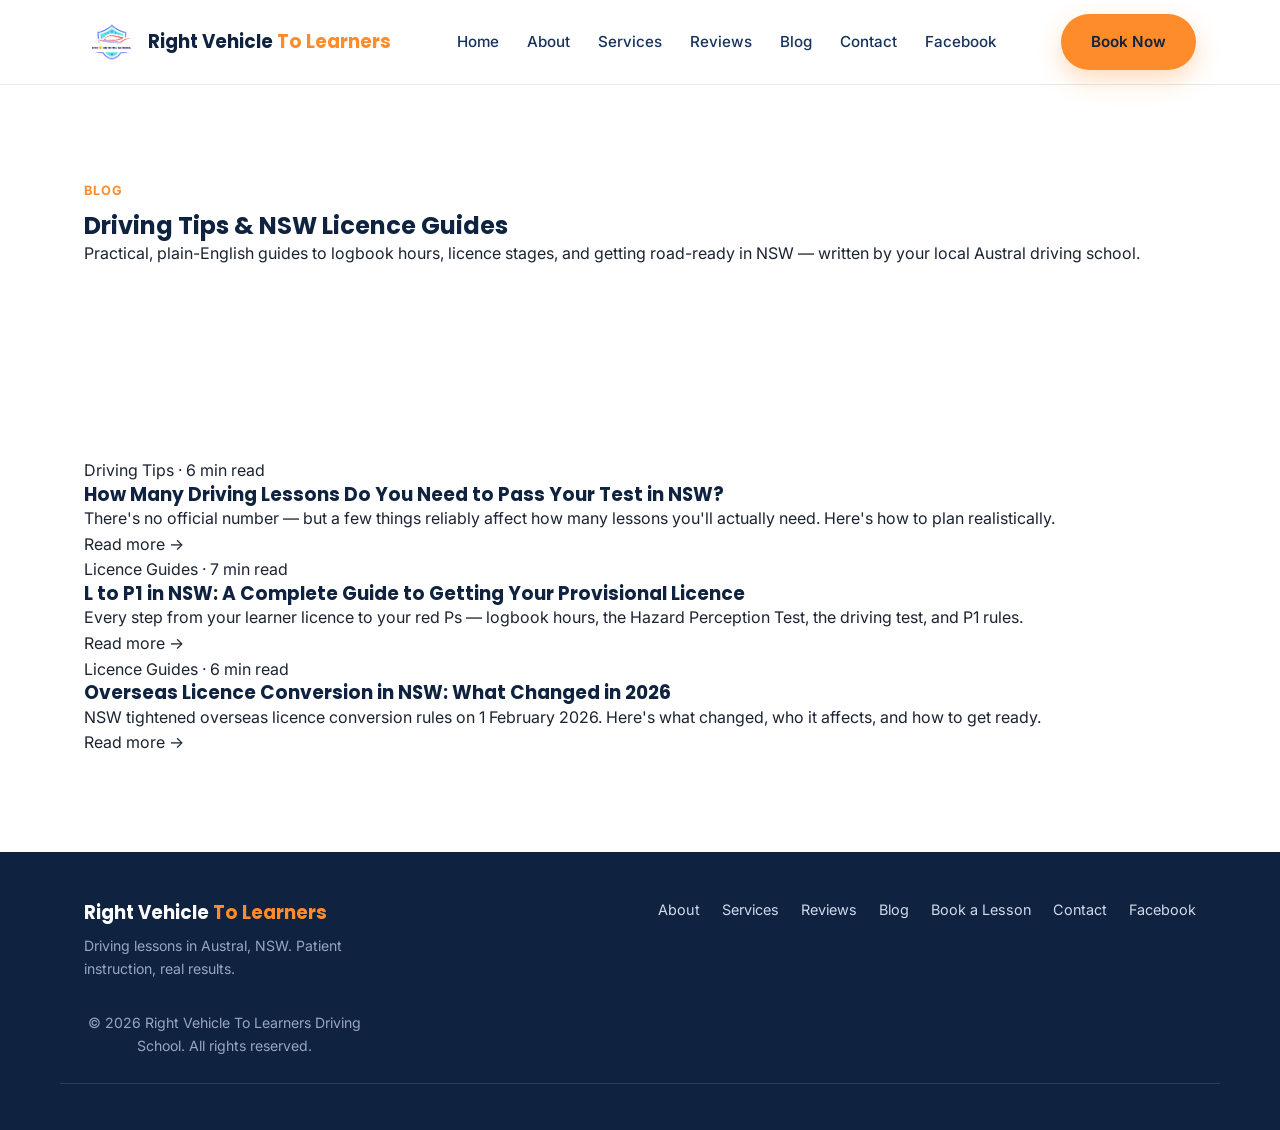
==== blog/index.html @ 373ae2ef "Create index.html" ====
<!DOCTYPE html>
<html lang="en">
<head>
<meta charset="UTF-8">
<title>Driving Tips &amp; NSW Licence Guides | Right Vehicle To Learners</title>
<meta name="description" content="Practical guides on NSW driving lessons, logbook hours, P-plates, and overseas licence conversion from Right Vehicle To Learners driving school in Austral, NSW.">
<link rel="canonical" href="https://rv2learners.au/blog/">
<meta name="viewport" content="width=device-width, initial-scale=1.0">
<link rel="icon" type="image/png" sizes="32x32" href="../img/favicon-32.png">
<link rel="icon" type="image/png" sizes="16x16" href="../img/favicon-16.png">
<link rel="apple-touch-icon" sizes="180x180" href="../img/apple-touch-icon.png">
<meta property="og:title" content="Driving Tips &amp; NSW Licence Guides | Right Vehicle To Learners">
<meta property="og:description" content="Practical guides on NSW driving lessons, logbook hours, P-plates, and overseas licence conversion.">
<meta property="og:type" content="website">
<meta property="og:url" content="https://rv2learners.au/blog/">
<meta property="og:image" content="https://rv2learners.au/og-image.jpg">
<link rel="preconnect" href="https://fonts.googleapis.com">
<link href="https://fonts.googleapis.com/css2?family=Poppins:wght@400;500;600;700;800&family=Inter:wght@400;500;600&display=swap" rel="stylesheet">
<link rel="stylesheet" href="../css/styles.css">
</head>
<body>

<header class="site-header" id="header">
  <div class="container header-inner">
    <a href="../index.html#home" class="logo">
      <img src="../img/logo.png" alt="RV2 Learners Driving School logo" class="logo-icon">
      <span class="logo-text">Right Vehicle <span>To Learners</span></span>
    </a>
    <nav class="nav" id="nav">
      <a href="../index.html#home">Home</a>
      <a href="../index.html#about">About</a>
      <a href="../index.html#services">Services</a>
      <a href="../index.html#testimonials">Reviews</a>
      <a href="index.html">Blog</a>
      <a href="../index.html#contact">Contact</a>
      <a href="https://www.facebook.com/117776617984145" target="_blank" rel="noopener">Facebook</a>
    </nav>
    <a href="../index.html#booking" class="btn btn-primary nav-cta">Book Now</a>
    <button class="nav-toggle" id="navToggle" aria-label="Toggle menu">
      <span></span><span></span><span></span>
    </button>
  </div>
</header>

<section class="blog-hero">
  <div class="container">
    <p class="section-eyebrow">Blog</p>
    <h1>Driving Tips &amp; NSW Licence Guides</h1>
    <p>Practical, plain-English guides to logbook hours, licence stages, and getting road-ready in NSW &mdash; written by your local Austral driving school.</p>
  </div>
</section>

<section class="blog-listing">
  <div class="container">
    <div class="blog-grid">

      <div class="blog-card">
        <p class="blog-card-meta">Driving Tips &middot; 6 min read</p>
        <h3>How Many Driving Lessons Do You Need to Pass Your Test in NSW?</h3>
        <p>There's no official number &mdash; but a few things reliably affect how many lessons you'll actually need. Here's how to plan realistically.</p>
        <a class="blog-read-more" href="how-many-driving-lessons-to-pass-test-nsw.html">Read more &rarr;</a>
      </div>

      <div class="blog-card">
        <p class="blog-card-meta">Licence Guides &middot; 7 min read</p>
        <h3>L to P1 in NSW: A Complete Guide to Getting Your Provisional Licence</h3>
        <p>Every step from your learner licence to your red Ps &mdash; logbook hours, the Hazard Perception Test, the driving test, and P1 rules.</p>
        <a class="blog-read-more" href="l-to-p1-licence-guide-nsw.html">Read more &rarr;</a>
      </div>

      <div class="blog-card">
        <p class="blog-card-meta">Licence Guides &middot; 6 min read</p>
        <h3>Overseas Licence Conversion in NSW: What Changed in 2026</h3>
        <p>NSW tightened overseas licence conversion rules on 1 February 2026. Here's what changed, who it affects, and how to get ready.</p>
        <a class="blog-read-more" href="overseas-licence-conversion-nsw-2026.html">Read more &rarr;</a>
      </div>

    </div>
  </div>
</section>

<footer class="site-footer" data-page="contact">
  <div class="container footer-inner">
    <div>
      <span class="logo-text light">Right Vehicle <span>To Learners</span></span>
      <p>Driving lessons in Austral, NSW. Patient instruction, real results.</p>
    </div>
    <nav class="footer-nav">
      <a href="../index.html#about">About</a>
      <a href="../index.html#services">Services</a>
      <a href="../index.html#testimonials">Reviews</a>
      <a href="index.html">Blog</a>
      <a href="../index.html#booking">Book a Lesson</a>
      <a href="../index.html#contact">Contact</a>
      <a href="https://www.facebook.com/117776617984145" target="_blank" rel="noopener">Facebook</a>
    </nav>
    <p class="footer-copy">&copy; <span id="year"></span> Right Vehicle To Learners Driving School. All rights reserved.</p>
  </div>
</footer>
<script src="../js/script.js"></script>
</body>
</html>
---- css/styles.css ----
:root {
  --navy: #0f2340;
  --navy-light: #17335c;
  --blue: #1d5fd6;
  --blue-light: #eaf1fd;
  --orange: #ff8c2b;
  --orange-dark: #e8721a;
  --ink: #1c2331;
  --gray: #5b6472;
  --gray-light: #8a93a3;
  --bg-soft: #f6f8fb;
  --border: #e4e9f1;
  --white: #ffffff;
  --radius: 14px;
  --shadow: 0 10px 30px rgba(15, 35, 64, 0.08);
  --font-head: 'Poppins', sans-serif;
  --font-body: 'Inter', sans-serif;
}

* { box-sizing: border-box; margin: 0; padding: 0; }

html { scroll-behavior: smooth; }

body {
  font-family: var(--font-body);
  color: var(--ink);
  line-height: 1.6;
  background: var(--white);
}

img { max-width: 100%; display: block; }

a { color: inherit; text-decoration: none; }

ul { list-style: none; }

h1, h2, h3 { font-family: var(--font-head); color: var(--navy); line-height: 1.2; }

.container {
  width: 100%;
  max-width: 1160px;
  margin: 0 auto;
  padding: 0 24px;
}

/* Buttons */
.btn {
  display: inline-flex;
  align-items: center;
  justify-content: center;
  gap: 8px;
  padding: 14px 28px;
  border-radius: 999px;
  font-weight: 600;
  font-size: 0.95rem;
  border: 2px solid transparent;
  cursor: pointer;
  transition: transform 0.15s ease, box-shadow 0.15s ease, background 0.15s ease, color 0.15s ease;
  white-space: nowrap;
}
.btn-primary {
  background: var(--orange);
  color: var(--navy);
  box-shadow: 0 8px 20px rgba(255, 140, 43, 0.35);
}
.btn-primary:hover { background: var(--orange-dark); transform: translateY(-1px); }
.btn-outline {
  background: transparent;
  border-color: var(--navy);
  color: var(--navy);
}
.btn-outline:hover { background: var(--navy); color: var(--white); }
.btn-block { width: 100%; }

/* Header */
.site-header {
  position: sticky;
  top: 0;
  z-index: 100;
  background: rgba(255, 255, 255, 0.92);
  backdrop-filter: saturate(180%) blur(10px);
  border-bottom: 1px solid var(--border);
}
.header-inner {
  display: flex;
  align-items: center;
  justify-content: space-between;
  padding: 14px 24px;
  gap: 16px;
}
.logo { display: flex; align-items: center; gap: 8px; }
.logo-icon {
  height: 56px;
  width: 56px;
  object-fit: contain;
  border-radius: 8px;
  display: block;
}
.logo-text {
  font-family: var(--font-head);
  font-weight: 700;
  font-size: 1.15rem;
  color: var(--navy);
}
.logo-text span { color: var(--orange); }
.logo-text.light { color: var(--white); }
.logo-text.light span { color: var(--orange); }

.nav {
  display: flex;
  gap: 28px;
  flex: 1;
  justify-content: center;
}
.nav a {
  font-weight: 500;
  font-size: 0.95rem;
  color: var(--navy-light);
  position: relative;
}
.nav a:hover { color: var(--orange); }

.nav-toggle {
  display: none;
  flex-direction: column;
  justify-content: center;
  gap: 5px;
  width: 32px;
  height: 32px;
  background: none;
  border: none;
  cursor: pointer;
}
.nav-toggle span {
  height: 2px;
  background: var(--navy);
  border-radius: 2px;
}

/* Hero */
.hero {
  background: linear-gradient(135deg, var(--navy) 0%, var(--navy-light) 60%, #1a3f75 100%);
  color: var(--white);
  padding: 72px 0 90px;
  position: relative;
  overflow: hidden;
}
.hero-inner {
  display: grid;
  grid-template-columns: 1.15fr 0.85fr;
  gap: 48px;
  align-items: center;
}
.eyebrow {
  color: var(--orange);
  font-weight: 600;
  letter-spacing: 0.06em;
  text-transform: uppercase;
  font-size: 0.8rem;
  margin-bottom: 14px;
}
.hero h1 {
  color: var(--white);
  font-size: 2.75rem;
  font-weight: 800;
  margin-bottom: 18px;
}
.hero-sub {
  color: #cfd9ec;
  font-size: 1.05rem;
  max-width: 520px;
  margin-bottom: 24px;
}
.hero-rating {
  display: flex;
  align-items: center;
  gap: 10px;
  margin-bottom: 30px;
  color: #e8edf7;
  font-size: 0.95rem;
}
.stars { color: #ffc94b; letter-spacing: 2px; }
.hero-actions { display: flex; gap: 14px; flex-wrap: wrap; }
.hero-actions .btn-outline { border-color: rgba(255,255,255,0.5); color: var(--white); }
.hero-actions .btn-outline:hover { background: var(--white); color: var(--navy); }

.hero-card {
  background: var(--white);
  border-radius: var(--radius);
  padding: 28px;
  box-shadow: 0 20px 50px rgba(0,0,0,0.25);
  display: flex;
  flex-direction: column;
  gap: 22px;
}
.hero-card-row {
  display: flex;
  gap: 14px;
  align-items: flex-start;
}
.hero-card-icon {
  width: 42px;
  height: 42px;
  flex-shrink: 0;
  background: var(--blue-light);
  border-radius: 10px;
  display: flex;
  align-items: center;
  justify-content: center;
  font-size: 1.2rem;
}
.hero-card-row strong { color: var(--navy); font-size: 0.98rem; }
.hero-card-row p { color: var(--gray); font-size: 0.9rem; }

/* Trust strip */
.trust-strip { background: var(--blue-light); padding: 26px 0; }
.trust-strip-inner {
  display: flex;
  justify-content: space-around;
  flex-wrap: wrap;
  gap: 20px;
  text-align: center;
}
.trust-item { display: flex; flex-direction: column; gap: 2px; }
.trust-item strong { color: var(--navy); font-size: 1.3rem; font-family: var(--font-head); }
.trust-item span { color: var(--gray); font-size: 0.85rem; }

/* Section generic */
section { padding: 84px 0; }
.section-eyebrow {
  color: var(--orange);
  font-weight: 700;
  letter-spacing: 0.06em;
  text-transform: uppercase;
  font-size: 0.8rem;
  margin-bottom: 10px;
}
.section-eyebrow.center { text-align: center; }
h2 { font-size: 2rem; font-weight: 700; margin-bottom: 16px; }
h2.center { text-align: center; }
.section-sub { color: var(--gray); margin-bottom: 46px; }
.section-sub.center { text-align: center; }

/* About */
.about-inner {
  display: grid;
  grid-template-columns: 0.8fr 1.2fr;
  gap: 56px;
  align-items: center;
}
.about-media-block {
  aspect-ratio: 4/5;
  background: linear-gradient(160deg, var(--blue-light), #dbe7fb);
  border-radius: var(--radius);
  display: flex;
  align-items: center;
  justify-content: center;
  font-size: 5rem;
  padding: 24px;
}
.about-media-logo {
  max-width: 88%;
  height: auto;
  border-radius: 16px;
  filter: drop-shadow(0 12px 28px rgba(15, 35, 64, 0.18));
}
.about-media-block.photo {
  padding: 0;
  overflow: hidden;
  box-shadow: var(--shadow);
}
.about-media-photo {
  width: 100%;
  height: 100%;
  object-fit: cover;
  display: block;
}
.about-content p { color: var(--gray); margin-bottom: 16px; }
.about-list { margin-top: 20px; display: flex; flex-direction: column; gap: 10px; }
.about-list li {
  padding-left: 28px;
  position: relative;
  color: var(--ink);
  font-weight: 500;
  font-size: 0.95rem;
}
.about-list li::before {
  content: "✓";
  position: absolute;
  left: 0;
  color: var(--orange);
  font-weight: 700;
}

/* Instructor */
.instructor { background: var(--bg-soft); }
.instructor-inner {
    display: grid;
    grid-template-columns: 0.7fr 1.3fr;
    gap: 56px;
    align-items: center;
}
.instructor-media-block {
    aspect-ratio: 1/1;
    border-radius: var(--radius);
    overflow: hidden;
    box-shadow: var(--shadow);
    max-width: 320px;
    margin: 0 auto;
}
.instructor-photo { width: 100%; height: 100%; object-fit: cover; display: block; }
.instructor-content p { color: var(--gray); margin-bottom: 16px; }

/* Services */
.services { background: var(--bg-soft); }
.services-grid {
  display: grid;
  grid-template-columns: repeat(3, 1fr);
  gap: 24px;
  margin-top: 20px;
}
.service-card {
  background: var(--white);
  border: 1px solid var(--border);
  border-radius: var(--radius);
  padding: 30px 26px;
  transition: transform 0.15s ease, box-shadow 0.15s ease;
}
.service-card:hover { transform: translateY(-4px); box-shadow: var(--shadow); }
.service-icon {
  width: 48px;
  height: 48px;
  background: var(--blue-light);
  border-radius: 10px;
  display: flex;
  align-items: center;
  justify-content: center;
  font-size: 1.3rem;
  margin-bottom: 14px;
}
.service-card h3 { font-size: 1.1rem; margin-bottom: 8px; }
.service-card p { color: var(--gray); font-size: 0.92rem; }

.service-card { cursor: pointer; }
.service-card:focus-visible { outline: 2px solid var(--blue); outline-offset: 3px; }
.service-more {
  display: inline-flex;
  align-items: center;
  gap: 4px;
  color: var(--blue);
  font-weight: 600;
  font-size: 0.85rem;
  margin-top: 12px;
}
.service-chevron { display: inline-block; transition: transform 0.2s ease; }
.service-card.open .service-chevron { transform: rotate(180deg); }
.service-detail {
  max-height: 0;
  overflow: hidden;
  transition: max-height 0.3s ease, margin-top 0.3s ease, padding-top 0.3s ease;
  margin-top: 0;
}
.service-card.open .service-detail {
  max-height: 420px;
  margin-top: 14px;
  padding-top: 14px;
  border-top: 1px solid var(--border);
}
.service-detail p { font-size: 0.88rem; color: var(--gray); margin-bottom: 8px; }
.service-detail p:last-child { margin-bottom: 0; }
.service-detail strong { color: var(--ink); }

/* Testimonials */
.testimonials { background: var(--white); }
.testimonial-track {
  display: grid;
  grid-auto-flow: column;
  grid-auto-columns: minmax(300px, 1fr);
  gap: 22px;
  overflow-x: auto;
  scroll-snap-type: x mandatory;
  padding-bottom: 12px;
  scrollbar-width: thin;
}
.testimonial-track::-webkit-scrollbar { height: 6px; }
.testimonial-track::-webkit-scrollbar-thumb { background: var(--border); border-radius: 4px; }
.testimonial-card {
  scroll-snap-align: start;
  background: var(--bg-soft);
  border: 1px solid var(--border);
  border-radius: var(--radius);
  padding: 26px;
  display: flex;
  flex-direction: column;
  gap: 14px;
}
.testimonial-card .stars { color: #ffb020; font-size: 0.9rem; }
.testimonial-card p { color: var(--ink); font-size: 0.95rem; flex: 1; }
.testimonial-author strong { display: block; font-size: 0.92rem; color: var(--navy); }
.testimonial-author span { font-size: 0.8rem; color: var(--gray-light); }

.testimonial-controls {
  display: flex;
  justify-content: center;
  gap: 12px;
  margin-top: 20px;
}
.testimonial-controls button {
  width: 40px;
  height: 40px;
  border-radius: 50%;
  border: 1px solid var(--border);
  background: var(--white);
  cursor: pointer;
  font-size: 1rem;
  color: var(--navy);
  transition: background 0.15s ease;
}
.testimonial-controls button:hover { background: var(--blue-light); }

.testimonials-cta { text-align: center; margin-top: 28px; }
.testimonials-cta a { color: var(--blue); font-weight: 600; font-size: 0.95rem; }
.testimonials-cta a:hover { text-decoration: underline; }

/* Booking */
.booking { background: var(--navy); color: var(--white); }
.booking .section-eyebrow { color: var(--orange); }
.booking h2 { color: var(--white); }
.booking-inner {
  display: grid;
  grid-template-columns: 0.85fr 1.15fr;
  gap: 56px;
  align-items: start;
}
.booking-intro p { color: #cfd9ec; margin-bottom: 22px; }
.booking-points { display: flex; flex-direction: column; gap: 10px; margin-bottom: 30px; }
.booking-points li { color: #e3e9f5; font-size: 0.95rem; }
.booking-contact-alt { padding-top: 14px; border-top: 1px solid rgba(255,255,255,0.15); }
.booking-contact-alt p { margin-bottom: 12px; color: #cfd9ec; }
.booking-contact-alt .btn-outline { border-color: rgba(255,255,255,0.5); color: var(--white); }
.booking-contact-alt .btn-outline:hover { background: var(--white); color: var(--navy); }

.booking-form {
  background: var(--white);
  border-radius: var(--radius);
  padding: 34px;
  display: flex;
  flex-direction: column;
  gap: 18px;
  box-shadow: 0 20px 50px rgba(0,0,0,0.25);
}
.form-row { display: flex; flex-direction: column; gap: 6px; }
.form-row-split { display: grid; grid-template-columns: 1fr 1fr; gap: 16px; }
.form-row-split > div { display: flex; flex-direction: column; gap: 6px; }
.form-row label { font-size: 0.85rem; font-weight: 600; color: var(--navy); }
.form-row input, .form-row select, .form-row textarea {
  padding: 12px 14px;
  border: 1px solid var(--border);
  border-radius: 8px;
  font-family: var(--font-body);
  font-size: 0.95rem;
  color: var(--ink);
  background: var(--bg-soft);
}
.form-row input:focus, .form-row select:focus, .form-row textarea:focus {
  outline: 2px solid var(--blue);
  outline-offset: 1px;
  background: var(--white);
}

.form-row select:disabled {
  color: var(--gray-light);
  cursor: not-allowed;
}

.form-row-checkbox { flex-direction: row; align-items: center; }
.checkbox-label {
  display: flex;
  align-items: center;
  gap: 10px;
  font-size: 0.9rem;
  font-weight: 500;
  color: var(--ink);
  cursor: pointer;
}
.checkbox-label input[type="checkbox"] {
  width: 18px;
  height: 18px;
  accent-color: var(--orange);
  cursor: pointer;
}
.repeat-hint { font-size: 0.8rem; color: var(--gray-light); margin-top: 2px; }

.form-fineprint { font-size: 0.78rem; color: var(--gray-light); text-align: center; }
.form-status {
  display: none;
  padding: 12px 14px;
  border-radius: 8px;
  font-size: 0.9rem;
  font-weight: 500;
}
.form-status.success { display: block; background: #e6f7ee; color: #157347; }
.form-status.error { display: block; background: #fdecec; color: #b3261e; }
.form-status.loading { display: block; background: var(--blue-light); color: var(--navy); }

/* Contact */
.contact-inner {
  display: grid;
  grid-template-columns: 0.8fr 1.2fr;
  gap: 56px;
  align-items: stretch;
}
.contact-detail {
  display: flex;
  gap: 14px;
  align-items: flex-start;
  margin-bottom: 18px;
}
.contact-detail span { font-size: 1.1rem; }
.contact-detail p { color: var(--gray); }
.contact-detail a { color: var(--blue); font-weight: 600; }
.contact-map {
  min-height: 340px;
  border-radius: var(--radius);
  overflow: hidden;
  box-shadow: var(--shadow);
}

/* Footer */
.site-footer { background: var(--navy); color: #cfd9ec; padding: 46px 0 26px; }
.footer-inner {
  display: flex;
  justify-content: space-between;
  flex-wrap: wrap;
  gap: 24px;
  align-items: flex-start;
  border-bottom: 1px solid rgba(255,255,255,0.12);
  padding-bottom: 26px;
  margin-bottom: 20px;
}
.footer-inner p { color: #97a5c2; font-size: 0.88rem; margin-top: 8px; max-width: 280px; }
.footer-nav { display: flex; gap: 22px; flex-wrap: wrap; }
.footer-nav a { color: #cfd9ec; font-size: 0.9rem; }
.footer-nav a:hover { color: var(--orange); }
.footer-copy { text-align: center; font-size: 0.8rem; color: #7d8cad; }

/* Responsive */
@media (max-width: 960px) {
      .hero-inner, .about-inner, .instructor-inner, .booking-inner, .contact-inner { grid-template-columns: 1fr; }
  .about-media { order: 2; }
  .services-grid { grid-template-columns: repeat(2, 1fr); }
  .hero h1 { font-size: 2.2rem; }
}

@media (max-width: 720px) {
  .nav { display: none; }
  .nav-toggle { display: flex; }
  .nav-cta { padding: 10px 16px; font-size: 0.85rem; }
  .header-inner { gap: 10px; padding: 12px 16px; }
  .logo-text { font-size: 0.92rem; }
  .logo-icon { height: 42px; width: 42px; }
  .services-grid { grid-template-columns: 1fr; }
  .form-row-split { grid-template-columns: 1fr; }
  .trust-strip-inner { justify-content: space-between; }
  .hero { padding: 48px 0 64px; }
  section { padding: 56px 0; }

  .site-header.nav-open .nav {
    display: flex;
    flex-direction: column;
    position: absolute;
    top: 100%;
    left: 0;
    right: 0;
    background: var(--white);
    padding: 20px 24px;
    border-bottom: 1px solid var(--border);
    gap: 16px;
  }
}



/* HERO SUBURBS */
.hero-suburbs {
  font-size: 0.85rem;
  color: #cfd9ec;
  margin-top: -8px;
  margin-bottom: 20px;
}

/* PASS GALLERY */
.pass-gallery {
  margin-top: 56px;
  text-align: center;
}
.pass-gallery-grid {
  display: grid;
  grid-template-columns: repeat(2, 1fr);
  gap: 20px;
  max-width: 480px;
  margin: 20px auto 0;
}
.pass-photo {
  border-radius: var(--radius);
  overflow: hidden;
  box-shadow: var(--shadow);
  aspect-ratio: 4 / 5;
  margin: 0;
}
.pass-photo img {
  width: 100%;
  height: 100%;
  object-fit: cover;
  display: block;
}

/* LIVE REVIEWS WIDGET */
.live-reviews {
  margin-top: 56px;
  text-align: center;
}
.live-reviews > div[class*="elfsight-app-"] {
  max-width: 900px;
  margin: 20px auto 0;
}

/* STICKY MOBILE CTA BAR */
.sticky-cta {
  display: none;
}
@media (max-width: 720px) {
  .sticky-cta {
    display: flex;
    position: fixed;
    bottom: 0;
    left: 0;
    right: 0;
    z-index: 999;
    box-shadow: 0 -4px 16px rgba(15,35,64,0.15);
  }
  .sticky-cta-btn {
    flex: 1;
    text-align: center;
    padding: 14px 10px;
    font-weight: 700;
    font-size: 0.95rem;
    text-decoration: none;
  }
  .sticky-cta-call {
    background: var(--navy);
    color: #fff;
  }
  .sticky-cta-book {
    background: var(--orange);
    color: #fff;
  }
  body {
    padding-bottom: 56px;
  }
}


/* ============ DESIGN POLISH PASS ============ */
:root {
  --shadow-sm: 0 4px 14px rgba(15,35,64,0.08);
  --shadow-md: 0 12px 32px rgba(15,35,64,0.12);
  --shadow-lg: 0 24px 60px rgba(15,35,64,0.18);
  --shadow-card-hover: 0 16px 40px rgba(15,35,64,0.14);
}
.hero h1 { font-size: 3rem; letter-spacing: -0.02em; line-height: 1.08; }
h2 { letter-spacing: -0.01em; }
.eyebrow, .section-eyebrow { letter-spacing: 0.08em; }
.section-sub { font-size: 1.02rem; line-height: 1.65; }
.hero {
  background-image:
    radial-gradient(circle at 15% 20%, rgba(255,255,255,0.06) 0, transparent 45%),
    radial-gradient(circle at 85% 75%, rgba(255,140,43,0.10) 0, transparent 50%),
    linear-gradient(135deg, var(--navy) 0%, var(--navy-light) 60%, #1a3f75 100%);
}
.hero-inner > * { animation: rv2FadeUp 0.7s ease both; }
.hero-inner > *:nth-child(2) { animation-delay: 0.08s; }
@keyframes rv2FadeUp { from { opacity: 0; transform: translateY(14px); } to { opacity: 1; transform: translateY(0); } }
.hero-card { box-shadow: var(--shadow-lg); border: 1px solid rgba(255,255,255,0.6); }
.trust-strip { background: transparent; padding: 0; margin-top: -34px; position: relative; z-index: 5; }
.trust-strip-inner { background: var(--white); border-radius: var(--radius); box-shadow: var(--shadow-lg); padding: 28px 36px; margin: 0 auto; max-width: 1112px; }
.instructor { padding-top: 118px; }
.btn-primary { box-shadow: 0 10px 24px rgba(255,140,43,0.30); }
.btn-primary:hover { box-shadow: 0 14px 30px rgba(255,140,43,0.4); transform: translateY(-2px); }
.btn-outline:hover { box-shadow: var(--shadow-sm); }
.service-card { box-shadow: var(--shadow-sm); }
.service-card:hover { box-shadow: var(--shadow-card-hover); transform: translateY(-6px); }
.pass-photo { transition: transform 0.25s ease, box-shadow 0.25s ease; }
.pass-photo:hover { transform: translateY(-4px); box-shadow: var(--shadow-card-hover); }
.hero-card-icon, .service-icon { background: linear-gradient(150deg, var(--blue-light), #dbe7fb); }
.booking-form, .hero-card { box-shadow: var(--shadow-lg); }
.about-media-block.photo, .instructor-media-block { box-shadow: var(--shadow-md); }
section { padding: 96px 0; }
.booking, .services { padding: 100px 0; }
@media (max-width: 720px) {
  .trust-strip { margin-top: -20px; }
  .trust-strip-inner { padding: 20px; margin: 0 16px; }
  .instructor { padding-top: 76px; }
  .hero h1 { font-size: 2.1rem; }
}

/* CURATOR.IO RECENT PASSES FEED */
#curator-feed-rv2 {
  max-width: 900px;
  margin: 20px auto 0;
}

/* PRICING */
.pricing-grid {
  display: grid;
  grid-template-columns: repeat(3, 1fr);
  gap: 24px;
  margin-top: 20px;
}
.pricing-card {
  background: var(--white);
  border: 1px solid var(--border);
  border-radius: var(--radius);
  padding: 28px 24px;
  text-align: center;
  box-shadow: var(--shadow-sm, 0 4px 14px rgba(15,35,64,0.08));
  transition: transform 0.15s ease, box-shadow 0.15s ease;
}
.pricing-card:hover {
  transform: translateY(-4px);
  box-shadow: var(--shadow-card-hover, 0 16px 40px rgba(15,35,64,0.14));
}
.pricing-card h3 { font-size: 1.05rem; margin-bottom: 10px; }
.pricing-amount {
  font-family: var(--font-head);
  font-size: 2rem;
  font-weight: 800;
  color: var(--orange);
  margin-bottom: 8px;
}
.pricing-amount span {
  font-size: 0.95rem;
  font-weight: 500;
  color: var(--gray);
}
.pricing-desc { color: var(--gray); font-size: 0.88rem; }

.pricing-featured {
  margin-top: 32px;
  background: linear-gradient(135deg, var(--navy) 0%, var(--navy-light) 100%);
  border-radius: var(--radius);
  padding: 36px 40px;
  display: flex;
  justify-content: space-between;
  align-items: center;
  gap: 28px;
  flex-wrap: wrap;
  box-shadow: var(--shadow-lg, 0 24px 60px rgba(15,35,64,0.18));
}
.pricing-featured-text h3 { color: var(--white); margin-bottom: 8px; }
.pricing-featured-text p { color: #cfd9ec; max-width: 480px; font-size: 0.95rem; }
.pricing-featured-price { text-align: center; flex-shrink: 0; }
.pricing-featured-price .pricing-amount { color: var(--white); margin-bottom: 14px; }
.pricing-featured-price .pricing-amount span { color: #cfd9ec; }

@media (max-width: 960px) {
  .pricing-grid { grid-template-columns: repeat(2, 1fr); }
}
@media (max-width: 720px) {
  .pricing-grid { grid-template-columns: 1fr; }
  .pricing-featured { flex-direction: column; text-align: center; padding: 28px 24px; }
  .pricing-featured-text p { max-width: none; }
}

/* FAQ */
.faq-list {
  max-width: 780px;
  margin: 20px auto 0;
  display: flex;
  flex-direction: column;
  gap: 12px;
}
.faq-item {
  background: var(--bg-soft);
  border: 1px solid var(--border);
  border-radius: var(--radius);
  padding: 6px 22px;
}
.faq-item summary {
  cursor: pointer;
  padding: 16px 0;
  font-weight: 600;
  color: var(--navy);
  font-size: 0.98rem;
  list-style: none;
  display: flex;
  justify-content: space-between;
  align-items: center;
  gap: 12px;
}
.faq-item summary::-webkit-details-marker { display: none; }
.faq-item summary::after {
  content: "+";
  font-size: 1.3rem;
  color: var(--orange);
  flex-shrink: 0;
  transition: transform 0.2s ease;
}
.faq-item[open] summary::after { transform: rotate(45deg); }
.faq-item p {
  color: var(--gray);
  font-size: 0.92rem;
  padding-bottom: 18px;
  margin: 0;
}
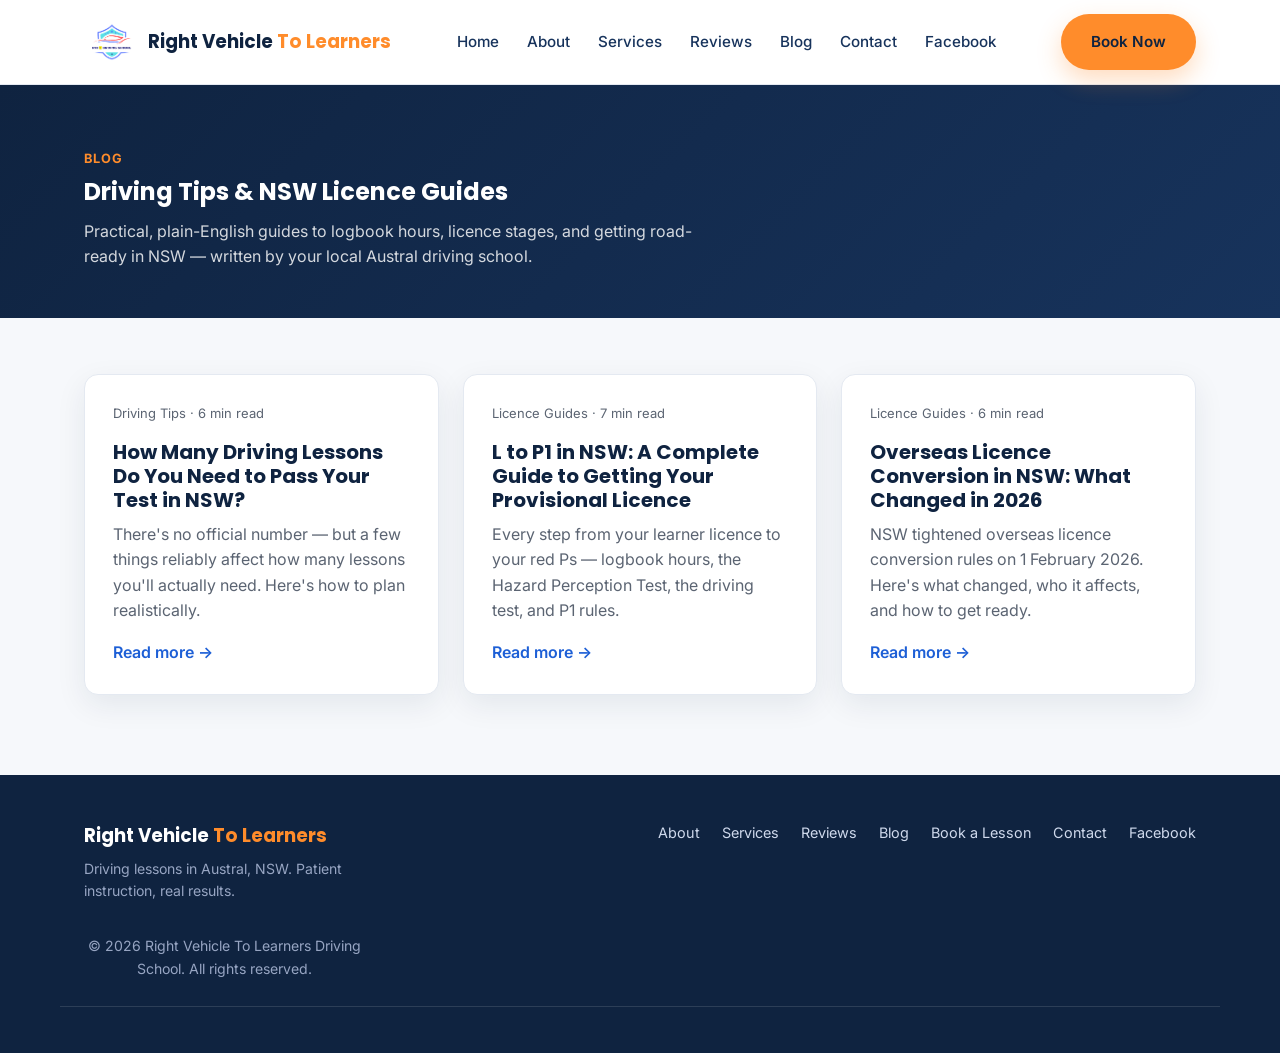
==== commit e796ce1f: "Update index.html" ====
--- a/blog/index.html
+++ b/blog/index.html
@@ -6,9 +6,9 @@
 <meta name="description" content="Practical guides on NSW driving lessons, logbook hours, P-plates, and overseas licence conversion from Right Vehicle To Learners driving school in Austral, NSW.">
 <link rel="canonical" href="https://rv2learners.au/blog/">
 <meta name="viewport" content="width=device-width, initial-scale=1.0">
-<link rel="icon" type="image/png" sizes="32x32" href="../img/favicon-32.png">
-<link rel="icon" type="image/png" sizes="16x16" href="../img/favicon-16.png">
-<link rel="apple-touch-icon" sizes="180x180" href="../img/apple-touch-icon.png">
+<link rel="icon" type="image/png" sizes="32x32" href="/img/favicon-32.png">
+<link rel="icon" type="image/png" sizes="16x16" href="/img/favicon-16.png">
+<link rel="apple-touch-icon" sizes="180x180" href="/img/apple-touch-icon.png">
 <meta property="og:title" content="Driving Tips &amp; NSW Licence Guides | Right Vehicle To Learners">
 <meta property="og:description" content="Practical guides on NSW driving lessons, logbook hours, P-plates, and overseas licence conversion.">
 <meta property="og:type" content="website">
@@ -16,26 +16,26 @@
 <meta property="og:image" content="https://rv2learners.au/og-image.jpg">
 <link rel="preconnect" href="https://fonts.googleapis.com">
 <link href="https://fonts.googleapis.com/css2?family=Poppins:wght@400;500;600;700;800&family=Inter:wght@400;500;600&display=swap" rel="stylesheet">
-<link rel="stylesheet" href="../css/styles.css">
+<link rel="stylesheet" href="/css/styles.css">
 </head>
 <body>
 
 <header class="site-header" id="header">
   <div class="container header-inner">
-    <a href="../index.html#home" class="logo">
-      <img src="../img/logo.png" alt="RV2 Learners Driving School logo" class="logo-icon">
+    <a href="/index.html#home" class="logo">
+      <img src="/img/logo.png" alt="RV2 Learners Driving School logo" class="logo-icon">
       <span class="logo-text">Right Vehicle <span>To Learners</span></span>
     </a>
     <nav class="nav" id="nav">
-      <a href="../index.html#home">Home</a>
-      <a href="../index.html#about">About</a>
-      <a href="../index.html#services">Services</a>
-      <a href="../index.html#testimonials">Reviews</a>
-      <a href="index.html">Blog</a>
-      <a href="../index.html#contact">Contact</a>
+      <a href="/index.html#home">Home</a>
+      <a href="/index.html#about">About</a>
+      <a href="/index.html#services">Services</a>
+      <a href="/index.html#testimonials">Reviews</a>
+      <a href="/blog/">Blog</a>
+      <a href="/index.html#contact">Contact</a>
       <a href="https://www.facebook.com/117776617984145" target="_blank" rel="noopener">Facebook</a>
     </nav>
-    <a href="../index.html#booking" class="btn btn-primary nav-cta">Book Now</a>
+    <a href="/index.html#booking" class="btn btn-primary nav-cta">Book Now</a>
     <button class="nav-toggle" id="navToggle" aria-label="Toggle menu">
       <span></span><span></span><span></span>
     </button>
@@ -58,21 +58,21 @@
         <p class="blog-card-meta">Driving Tips &middot; 6 min read</p>
         <h3>How Many Driving Lessons Do You Need to Pass Your Test in NSW?</h3>
         <p>There's no official number &mdash; but a few things reliably affect how many lessons you'll actually need. Here's how to plan realistically.</p>
-        <a class="blog-read-more" href="how-many-driving-lessons-to-pass-test-nsw.html">Read more &rarr;</a>
+        <a class="blog-read-more" href="/blog/how-many-driving-lessons-to-pass-test-nsw.html">Read more &rarr;</a>
       </div>
 
       <div class="blog-card">
         <p class="blog-card-meta">Licence Guides &middot; 7 min read</p>
         <h3>L to P1 in NSW: A Complete Guide to Getting Your Provisional Licence</h3>
         <p>Every step from your learner licence to your red Ps &mdash; logbook hours, the Hazard Perception Test, the driving test, and P1 rules.</p>
-        <a class="blog-read-more" href="l-to-p1-licence-guide-nsw.html">Read more &rarr;</a>
+        <a class="blog-read-more" href="/blog/l-to-p1-licence-guide-nsw.html">Read more &rarr;</a>
       </div>
 
       <div class="blog-card">
         <p class="blog-card-meta">Licence Guides &middot; 6 min read</p>
         <h3>Overseas Licence Conversion in NSW: What Changed in 2026</h3>
         <p>NSW tightened overseas licence conversion rules on 1 February 2026. Here's what changed, who it affects, and how to get ready.</p>
-        <a class="blog-read-more" href="overseas-licence-conversion-nsw-2026.html">Read more &rarr;</a>
+        <a class="blog-read-more" href="/blog/overseas-licence-conversion-nsw-2026.html">Read more &rarr;</a>
       </div>
 
     </div>
@@ -86,17 +86,17 @@
       <p>Driving lessons in Austral, NSW. Patient instruction, real results.</p>
     </div>
     <nav class="footer-nav">
-      <a href="../index.html#about">About</a>
-      <a href="../index.html#services">Services</a>
-      <a href="../index.html#testimonials">Reviews</a>
-      <a href="index.html">Blog</a>
-      <a href="../index.html#booking">Book a Lesson</a>
-      <a href="../index.html#contact">Contact</a>
+      <a href="/index.html#about">About</a>
+      <a href="/index.html#services">Services</a>
+      <a href="/index.html#testimonials">Reviews</a>
+      <a href="/blog/">Blog</a>
+      <a href="/index.html#booking">Book a Lesson</a>
+      <a href="/index.html#contact">Contact</a>
       <a href="https://www.facebook.com/117776617984145" target="_blank" rel="noopener">Facebook</a>
     </nav>
     <p class="footer-copy">&copy; <span id="year"></span> Right Vehicle To Learners Driving School. All rights reserved.</p>
   </div>
 </footer>
-<script src="../js/script.js"></script>
+<script src="/js/script.js"></script>
 </body>
 </html>
--- a/css/styles.css
+++ b/css/styles.css
@@ -813,3 +813,75 @@
   padding-bottom: 18px;
   margin: 0;
 }
+
+
+/* BLOG */
+.blog-hero {
+  background: linear-gradient(135deg, var(--navy), var(--navy-light));
+  color: var(--white);
+  padding: 64px 0 48px;
+}
+.blog-hero .section-eyebrow { color: var(--orange); }
+.blog-hero h1 { color: var(--white); margin: 8px 0 12px; }
+.blog-hero p { color: rgba(255,255,255,0.82); max-width: 640px; margin: 0; }
+
+.blog-listing { padding: 56px 0 80px; background: var(--bg-soft); }
+.blog-grid {
+  display: grid;
+  grid-template-columns: repeat(3, 1fr);
+  gap: 24px;
+}
+.blog-card {
+  background: var(--white);
+  border-radius: var(--radius);
+  border: 1px solid var(--border);
+  box-shadow: var(--shadow);
+  padding: 28px;
+  display: flex;
+  flex-direction: column;
+}
+.blog-card-meta { font-size: 13px; color: var(--gray-light); margin: 0 0 8px; }
+.blog-card h3 { margin: 0 0 10px; font-family: var(--font-head); font-size: 20px; }
+.blog-card p { color: var(--gray); flex-grow: 1; margin: 0 0 16px; }
+.blog-card a.blog-read-more { color: var(--blue); font-weight: 600; text-decoration: none; }
+.blog-card a.blog-read-more:hover { text-decoration: underline; }
+
+.blog-article-wrap { padding: 56px 0 80px; }
+.blog-breadcrumb { font-size: 13px; color: var(--gray-light); margin: 0 0 16px; }
+.blog-breadcrumb a { color: var(--gray-light); text-decoration: none; }
+.blog-breadcrumb a:hover { text-decoration: underline; }
+.blog-article { max-width: 720px; margin: 0 auto; }
+.blog-article-meta { font-size: 14px; color: var(--gray-light); margin: 0 0 8px; }
+.blog-article h1 { font-size: 36px; margin: 0 0 20px; }
+.blog-article h2 { font-size: 24px; margin: 40px 0 14px; color: var(--navy); }
+.blog-article p { color: var(--ink); line-height: 1.7; margin: 0 0 18px; }
+.blog-article ul { margin: 0 0 18px; padding-left: 22px; color: var(--ink); line-height: 1.7; }
+.blog-article li { margin-bottom: 8px; }
+.blog-article a { color: var(--blue); }
+.blog-cta {
+  background: var(--blue-light);
+  border-radius: var(--radius);
+  padding: 24px 28px;
+  margin: 36px 0;
+}
+.blog-cta p { margin: 0 0 14px; color: var(--navy); font-weight: 500; }
+.blog-source-note {
+  border-top: 1px solid var(--border);
+  margin-top: 40px;
+  padding-top: 16px;
+  font-size: 13px;
+  color: var(--gray-light);
+  font-style: italic;
+}
+.blog-quick-answers { margin: 40px 0 0; }
+.blog-quick-answers h2 { margin-bottom: 16px; }
+
+@media (max-width: 960px) {
+  .blog-grid { grid-template-columns: repeat(2, 1fr); }
+}
+@media (max-width: 720px) {
+  .blog-grid { grid-template-columns: 1fr; }
+  .blog-hero { padding: 48px 0 36px; }
+  .blog-article h1 { font-size: 28px; }
+  .blog-article-wrap { padding: 40px 0 56px; }
+}
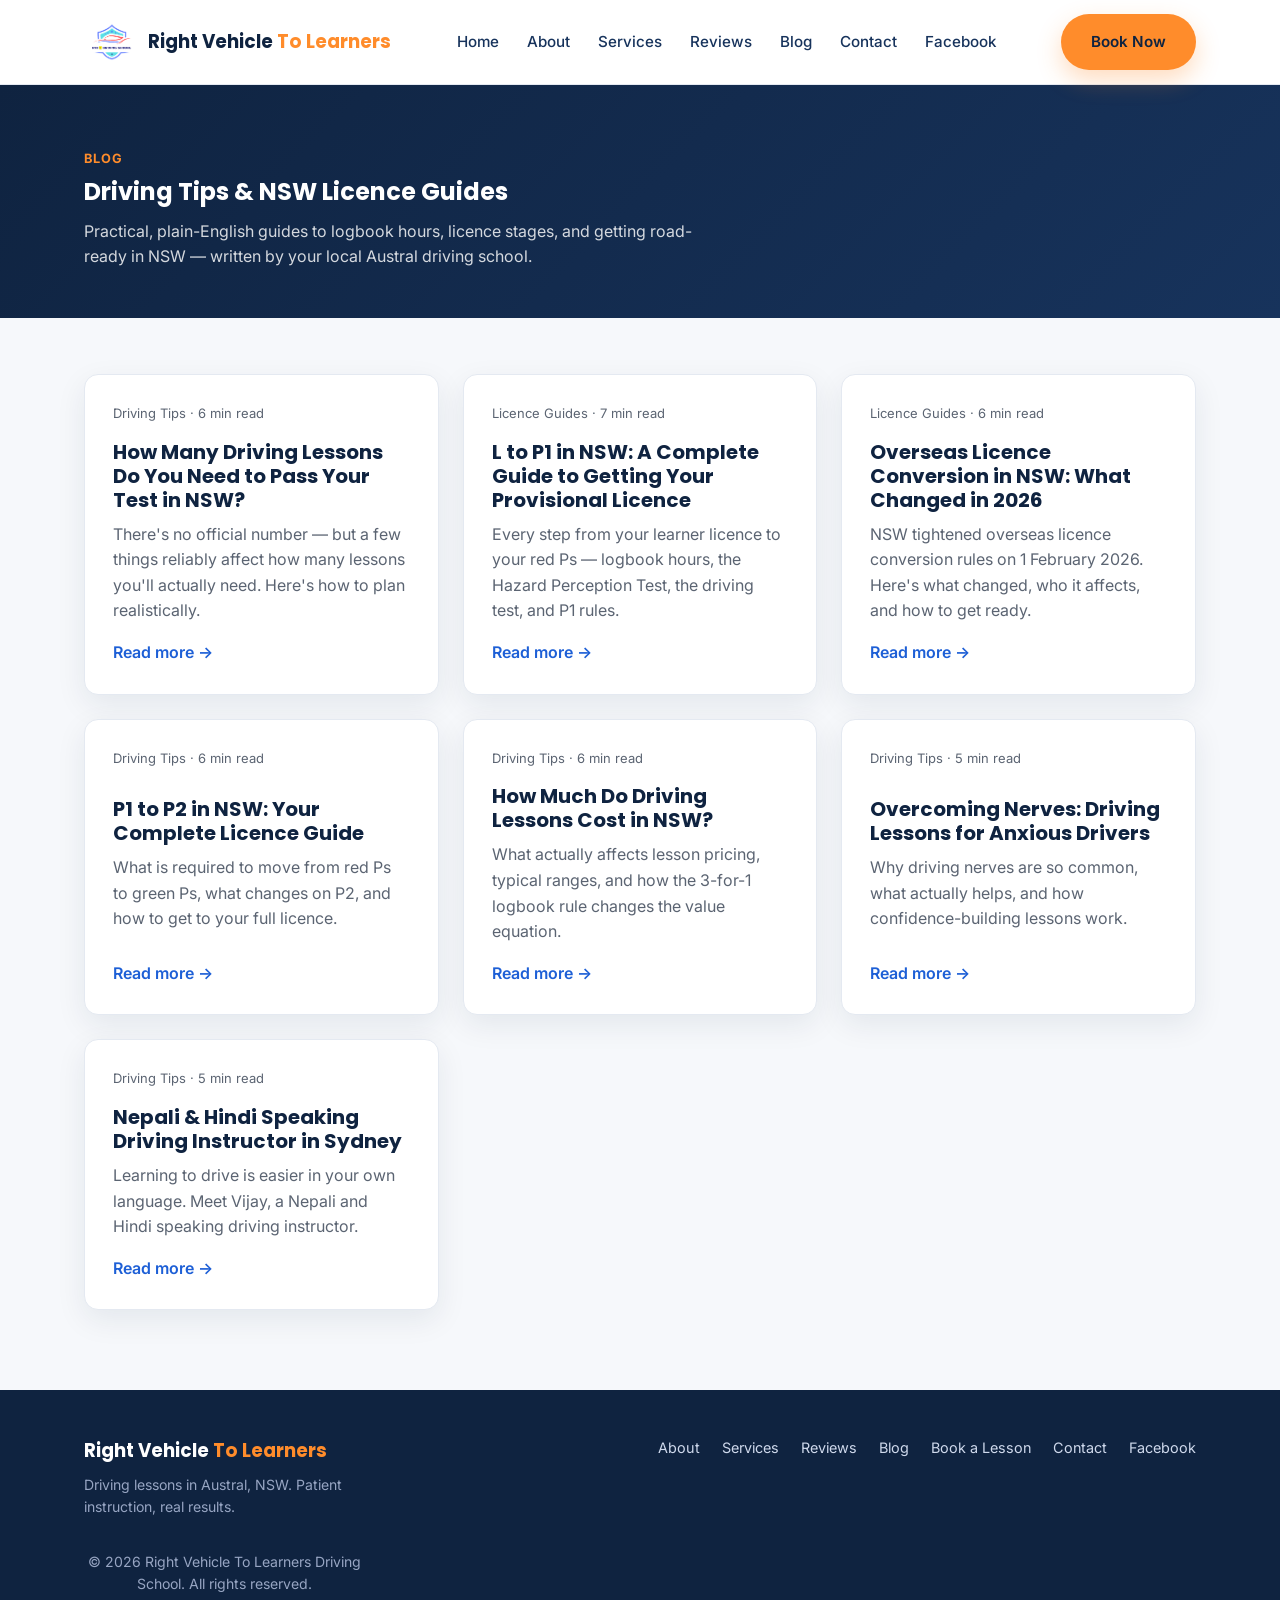
==== commit b13c745d: "Add 4 new posts to blog index" ====
--- a/blog/index.html
+++ b/blog/index.html
@@ -75,6 +75,34 @@
         <a class="blog-read-more" href="/blog/overseas-licence-conversion-nsw-2026.html">Read more &rarr;</a>
       </div>
 
+      <div class="blog-card">
+        <p class="blog-card-meta">Driving Tips &middot; 6 min read</p>
+        <h3>P1 to P2 in NSW: Your Complete Licence Guide</h3>
+        <p>What is required to move from red Ps to green Ps, what changes on P2, and how to get to your full licence.</p>
+        <a class="blog-read-more" href="/blog/p1-to-p2-licence-guide-nsw.html">Read more &rarr;</a>
+      </div>
+
+      <div class="blog-card">
+        <p class="blog-card-meta">Driving Tips &middot; 6 min read</p>
+        <h3>How Much Do Driving Lessons Cost in NSW?</h3>
+        <p>What actually affects lesson pricing, typical ranges, and how the 3-for-1 logbook rule changes the value equation.</p>
+        <a class="blog-read-more" href="/blog/how-much-do-driving-lessons-cost-nsw.html">Read more &rarr;</a>
+      </div>
+
+      <div class="blog-card">
+        <p class="blog-card-meta">Driving Tips &middot; 5 min read</p>
+        <h3>Overcoming Nerves: Driving Lessons for Anxious Drivers</h3>
+        <p>Why driving nerves are so common, what actually helps, and how confidence-building lessons work.</p>
+        <a class="blog-read-more" href="/blog/confidence-building-nervous-drivers-nsw.html">Read more &rarr;</a>
+      </div>
+
+      <div class="blog-card">
+        <p class="blog-card-meta">Driving Tips &middot; 5 min read</p>
+        <h3>Nepali &amp; Hindi Speaking Driving Instructor in Sydney</h3>
+        <p>Learning to drive is easier in your own language. Meet Vijay, a Nepali and Hindi speaking driving instructor.</p>
+        <a class="blog-read-more" href="/blog/nepali-hindi-speaking-driving-instructor-sydney.html">Read more &rarr;</a>
+      </div>
+
     </div>
   </div>
 </section>
